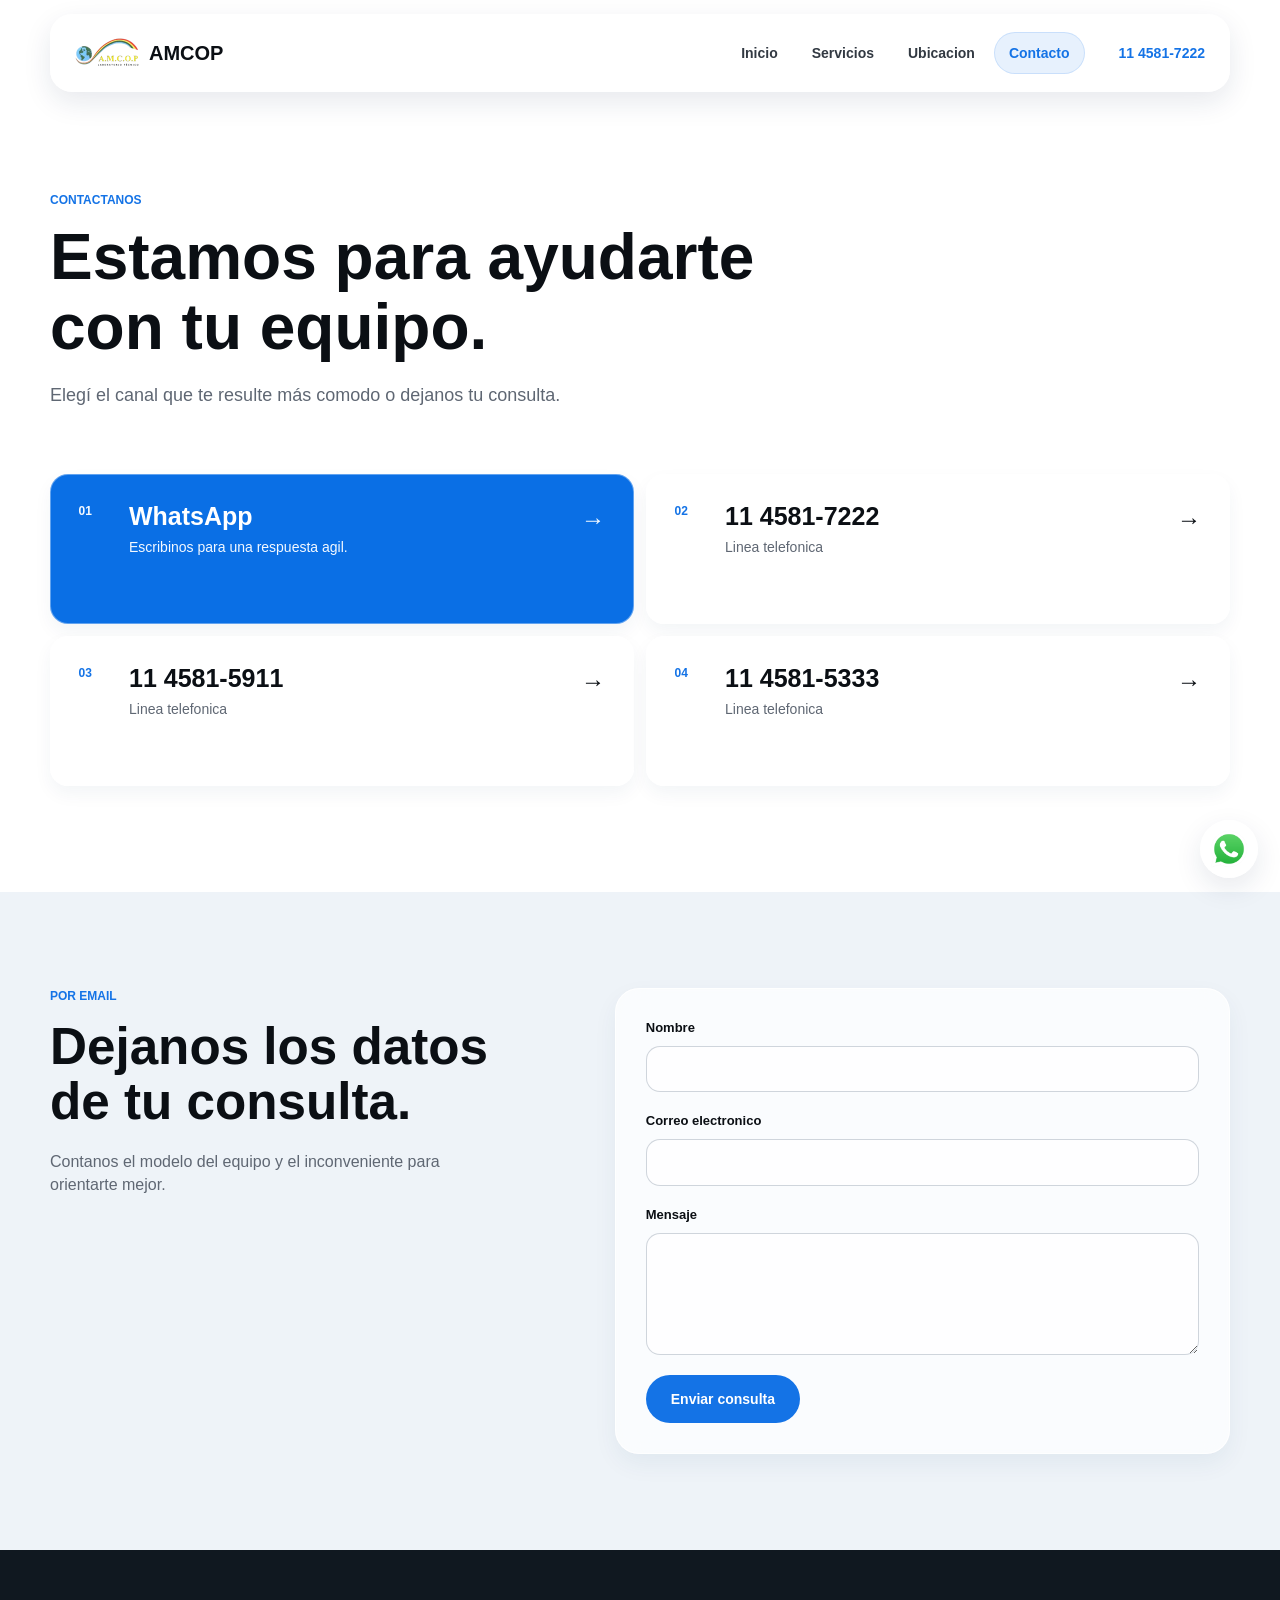
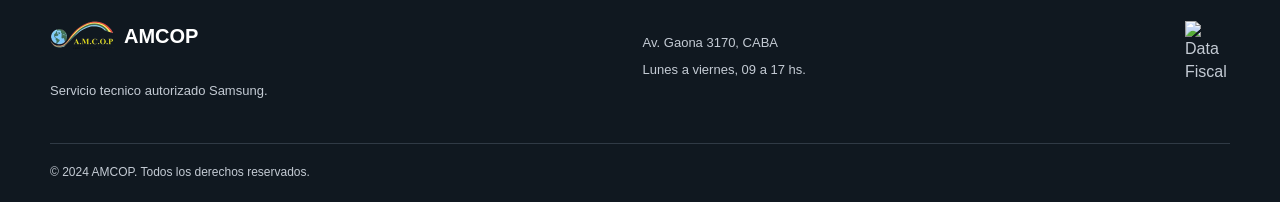
==== contacto.html @ f8f0f85e "Moderniza sitio web AMCOP" ====
<!DOCTYPE html>
<html lang="es"><head><meta charset="UTF-8"><meta name="viewport" content="width=device-width, initial-scale=1.0"><meta name="description" content="Contacta a AMCOP, servicio tecnico autorizado Samsung."><title>Contacto | AMCOP</title><link rel="icon" href="imagenes/logoamcop.png" type="image/png"><link rel="stylesheet" href="css/styles.css"></head>
<body><header class="site-header"><a class="brand" href="index.html" aria-label="AMCOP, inicio"><img src="imagenes/logoamcop.png" alt="Logo AMCOP"><span>AMCOP</span></a><nav class="desktop-nav" aria-label="Navegacion principal"><a href="index.html">Inicio</a><a href="index.html#servicios">Servicios</a><a href="ubicacion.html">Ubicacion</a><a class="is-active" href="contacto.html">Contacto</a></nav><a class="header-call" href="tel:+5491145817222">11 4581-7222</a><details class="mobile-menu"><summary aria-label="Abrir menu"><span></span><span></span><span></span></summary><nav aria-label="Navegacion movil"><a href="index.html">Inicio</a><a href="index.html#servicios">Servicios</a><a href="ubicacion.html">Ubicacion</a><a href="contacto.html">Contacto</a></nav></details></header>
<main class="page-main"><section class="page-heading content-width"><p class="eyebrow">Contactanos</p><h1>Estamos para ayudarte con tu equipo.</h1><p>Eleg&iacute; el canal que te resulte m&aacute;s comodo o dejanos tu consulta.</p></section><section class="contact-options content-width"><a class="contact-option contact-option-primary" href="https://wa.me/5491122354570" target="_blank" rel="noopener"><span class="contact-option-number">01</span><div><h2>WhatsApp</h2><p>Escribinos para una respuesta agil.</p></div><span class="contact-arrow">&rarr;</span></a><a class="contact-option" href="tel:+5491145817222"><span class="contact-option-number">02</span><div><h2>11 4581-7222</h2><p>Linea telefonica</p></div><span class="contact-arrow">&rarr;</span></a><a class="contact-option" href="tel:+5491145815911"><span class="contact-option-number">03</span><div><h2>11 4581-5911</h2><p>Linea telefonica</p></div><span class="contact-arrow">&rarr;</span></a><a class="contact-option" href="tel:+5491145815333"><span class="contact-option-number">04</span><div><h2>11 4581-5333</h2><p>Linea telefonica</p></div><span class="contact-arrow">&rarr;</span></a></section><section class="form-section"><div class="content-width form-layout"><div><p class="eyebrow">Por email</p><h2>Dejanos los datos de tu consulta.</h2><p>Contanos el modelo del equipo y el inconveniente para orientarte mejor.</p></div><form class="contact-form" action="js/send_mail.php" method="post"><label for="nombre">Nombre<input type="text" id="nombre" name="nombre" autocomplete="name" required></label><label for="email">Correo electronico<input type="email" id="email" name="email" autocomplete="email" required></label><label for="mensaje">Mensaje<textarea id="mensaje" name="mensaje" rows="5" required></textarea></label><button class="button button-primary" type="submit">Enviar consulta</button></form></div></section></main>
<a class="whatsapp-float" href="https://wa.me/5491122354570" target="_blank" rel="noopener" aria-label="Contactar por WhatsApp"><img src="imagenes/wpp.png" alt=""></a><footer class="site-footer"><div class="content-width footer-layout"><div><a class="brand footer-brand" href="index.html"><img src="imagenes/logoamcop.png" alt="Logo AMCOP"><span>AMCOP</span></a><p>Servicio tecnico autorizado Samsung.</p></div><div><p>Av. Gaona 3170, CABA</p><p>Lunes a viernes, 09 a 17 hs.</p></div><a class="afip-link" href="http://qr.afip.gob.ar/?qr=QyRsuwcqK04TaXxEMd9d4w,," target="_blank" rel="noopener"><img src="https://amcop.com.ar/wp-content/uploads/2021/09/DATAWEB1.jpg" alt="Data Fiscal AFIP"></a></div><div class="content-width footer-bottom">&copy; 2024 AMCOP. Todos los derechos reservados.</div></footer></body></html>
---- css/styles.css ----
:root { --ink:#0b0f14; --muted:#5f6773; --line:rgba(120,136,155,.28); --cloud:#eef3f8; --blue:#1473e6; --blue-dark:#082e6e; --white:#fff; --glass:rgba(255,255,255,.72); --glass-strong:rgba(255,255,255,.88); --radius-lg:24px; --radius-md:18px; }
* { box-sizing:border-box; }
html { scroll-behavior:smooth; }
body { margin:0; color:var(--ink); background:var(--white); font-family:Arial,Helvetica,sans-serif; line-height:1.45; }
a { color:inherit; text-decoration:none; }
img { display:block; max-width:100%; }
h1,h2,h3,p { margin:0; }
h1,h2,h3 { line-height:1.08; font-weight:700; }
.content-width { width:min(1180px,calc(100% - 48px)); margin:0 auto; }
.site-header { width:min(1180px,calc(100% - 48px)); height:78px; display:flex; align-items:center; gap:34px; padding:0 24px; margin:14px auto 0; background:rgba(255,255,255,.58); border:1px solid rgba(255,255,255,.72); border-radius:22px; box-shadow:0 10px 28px rgba(17,43,74,.1); backdrop-filter:blur(22px) saturate(145%); -webkit-backdrop-filter:blur(22px) saturate(145%); position:sticky; top:14px; z-index:20; }
.brand { display:inline-flex; align-items:center; gap:10px; font-size:20px; font-weight:700; white-space:nowrap; }
.brand img { width:34px; height:34px; object-fit:contain; }
.site-header .brand img { width:64px; height:64px; }
.desktop-nav { display:flex; align-items:center; gap:4px; margin-left:auto; }
.desktop-nav a { color:#323942; padding:10px 14px; font-size:14px; font-weight:600; border:1px solid transparent; border-radius:999px; }
.desktop-nav a:hover,.desktop-nav .is-active { color:var(--blue); background:rgba(20,115,230,.1); border-color:rgba(20,115,230,.14); }
.header-call { color:var(--blue); font-size:14px; font-weight:700; white-space:nowrap; }
.mobile-menu { display:none; margin-left:auto; position:relative; }
.mobile-menu summary { width:42px; height:42px; border:1px solid var(--line); border-radius:14px; display:grid; place-content:center; list-style:none; cursor:pointer; background:var(--glass); backdrop-filter:blur(12px); }
.mobile-menu summary::-webkit-details-marker { display:none; }
.mobile-menu summary span { display:block; width:17px; height:2px; margin:2px; background:var(--ink); }
.mobile-menu nav { position:absolute; top:54px; right:0; min-width:220px; padding:10px; background:rgba(255,255,255,.86); border:1px solid var(--line); border-radius:18px; box-shadow:0 12px 24px rgba(11,15,20,.12); backdrop-filter:blur(18px); }
.mobile-menu nav a { display:block; padding:12px; font-weight:600; }
.hero { min-height:624px; position:relative; display:grid; align-items:center; overflow:hidden; color:var(--white); }
.hero-video,.hero-shade { position:absolute; inset:0; width:100%; height:100%; }
.hero-video { object-fit:cover; }
.hero-shade { background:rgba(0,12,33,.72); }
.hero-content { position:relative; padding:88px 0; }
.eyebrow { color:var(--blue); font-size:12px; font-weight:700; text-transform:uppercase; }
.eyebrow.light { color:#9ac6ff; }
.hero h1 { max-width:760px; margin-top:18px; font-size:clamp(46px,6vw,78px); }
.hero-copy { max-width:590px; margin-top:22px; color:#dfeaff; font-size:19px; }
.hero-actions { display:flex; flex-wrap:wrap; gap:12px; margin-top:34px; }
.button { display:inline-flex; align-items:center; justify-content:center; min-height:48px; padding:0 24px; font-size:14px; font-weight:700; border:1px solid transparent; border-radius:999px; cursor:pointer; }
.button-primary { color:var(--white); background:var(--blue); }
.button-primary:hover { background:#005cca; }
.button-secondary { color:var(--white); background:rgba(255,255,255,.1); border-color:rgba(255,255,255,.34); backdrop-filter:blur(12px); }
.button-secondary:hover { background:rgba(255,255,255,.2); }
.hero-points { display:flex; flex-wrap:wrap; gap:12px 26px; margin-top:78px; font-size:13px; font-weight:700; }
.hero-points span { display:inline-flex; align-items:center; gap:8px; }
.hero-points span::before { content:""; width:7px; height:7px; background:#89c2ff; border-radius:50%; }
.intro { display:grid; grid-template-columns:1fr 1fr; gap:80px; padding:112px 0; align-items:end; }
.intro h2,.section-heading h2,.authorized-band h2,.process-section h2,.contact-band h2,.form-section h2 { margin-top:14px; font-size:clamp(32px,4vw,52px); }
.intro-copy,.section-heading > p { color:var(--muted); font-size:18px; }
.services-section { padding:88px 0 112px; background:var(--cloud); }
.section-heading { display:flex; justify-content:space-between; gap:48px; align-items:end; margin-bottom:42px; }
.section-heading > p { max-width:360px; }
.service-grid { display:grid; grid-template-columns:repeat(3,1fr); gap:16px; }
.service-card { min-height:440px; display:flex; flex-direction:column; justify-content:space-between; overflow:hidden; background:var(--glass); border:1px solid rgba(255,255,255,.74); border-radius:var(--radius-lg); box-shadow:0 8px 18px rgba(25,66,104,.06); backdrop-filter:blur(16px) saturate(120%); }
.service-card:first-child { border-top-left-radius:var(--radius-lg); }
.service-card img { width:100%; height:225px; object-fit:contain; background:rgba(249,251,253,.62); }
.service-card-featured img { object-fit:cover; }
.service-card-vacuums img { padding-top:18px; }
.brands-card img { object-fit:contain; padding:18px; }
.service-card-content { padding:22px 22px 26px; }
.service-index,.contact-option-number { color:var(--blue); font-size:12px; font-weight:700; }
.service-card h3 { margin-top:14px; font-size:24px; }
.service-card p { margin-top:10px; color:var(--muted); font-size:15px; }
.service-card:hover { border-color:#a9c8ed; box-shadow:0 12px 28px rgba(25,66,104,.1); transform:translateY(-3px); transition:180ms ease; }
.extras-section { padding:104px 0; background:#fff; }
.extras-list { display:grid; grid-template-columns:repeat(2,1fr); gap:16px; }
.extra-service { min-height:142px; display:flex; align-items:flex-start; gap:20px; padding:28px; background:var(--glass); border:1px solid rgba(255,255,255,.74); border-radius:var(--radius-lg); box-shadow:0 8px 18px rgba(25,66,104,.06); backdrop-filter:blur(16px) saturate(120%); }
.extra-service:last-child { width:calc(50% - 8px); grid-column:1 / -1; justify-self:center; }
.extra-service img { width:34px; height:34px; padding:7px; object-fit:contain; background:rgba(20,115,230,.1); border-radius:12px; }
.extra-service h3 { font-size:21px; }
.extra-service p { max-width:430px; margin-top:8px; color:var(--muted); font-size:15px; }
.authorized-band,.contact-band { color:var(--white); background:var(--blue-dark); }
.authorized-layout,.contact-band-layout { display:grid; grid-template-columns:1.05fr .95fr; gap:90px; padding:96px 0; align-items:center; }
.authorized-band p:not(.eyebrow) { color:#c7d9f4; font-size:17px; }
.process-section { padding:112px 0; }
.process-list { display:grid; grid-template-columns:repeat(3,1fr); gap:0; padding:0; margin:0; list-style:none; border-top:1px solid var(--line); }
.process-list li { min-height:230px; padding:28px 30px 28px 0; border-bottom:1px solid var(--line); }
.process-list li + li { padding-left:30px; border-left:1px solid var(--line); }
.process-list span { color:var(--blue); font-size:14px; font-weight:700; }
.process-list h3 { margin-top:38px; font-size:22px; }
.process-list p { margin-top:10px; color:var(--muted); font-size:15px; }
.contact-band-layout { padding:82px 0; }
.contact-band-actions { display:flex; flex-wrap:wrap; gap:26px; align-items:center; }
.button-white { color:var(--blue-dark); background:rgba(255,255,255,.9); backdrop-filter:blur(12px); }
.button-white:hover { background:#dceaff; }
.text-link { font-size:14px; font-weight:700; border-bottom:1px solid currentColor; padding-bottom:3px; }
.light { color:var(--white); }
.site-footer { color:#c4cbd4; background:#101820; padding-top:54px; }
.footer-layout { display:grid; grid-template-columns:1.1fr 1fr auto; gap:40px; align-items:center; }
.footer-brand { color:var(--white); }
.footer-brand img { width:64px; height:64px; }
.site-footer p { margin-top:8px; font-size:13px; }
.afip-link img { width:45px; max-height:64px; object-fit:contain; }
.footer-bottom { margin-top:42px; padding:20px 0; border-top:1px solid #303a45; font-size:12px; }
.whatsapp-float { position:fixed; right:22px; bottom:22px; z-index:15; width:58px; height:58px; padding:9px; background:rgba(255,255,255,.58); border:1px solid rgba(255,255,255,.72); border-radius:50%; box-shadow:0 10px 28px rgba(17,43,74,.1); backdrop-filter:blur(22px) saturate(145%); -webkit-backdrop-filter:blur(22px) saturate(145%); }
.whatsapp-float img { width:100%; height:100%; object-fit:contain; }
.page-main { min-height:calc(100vh - 76px); }
.page-heading { max-width:1180px; padding:100px 0 66px; }
.page-heading h1,.location-hero h1 { max-width:730px; margin-top:14px; font-size:clamp(42px,5vw,66px); }
.page-heading > p:last-child,.location-hero > div > p:last-child { max-width:600px; margin-top:20px; color:var(--muted); font-size:18px; }
.contact-options { display:grid; grid-template-columns:1fr 1fr; gap:12px; padding-bottom:106px; }
.contact-option { min-height:150px; display:grid; grid-template-columns:30px 1fr auto; gap:20px; align-items:start; padding:28px; background:var(--glass); border:1px solid rgba(255,255,255,.75); border-radius:var(--radius-md); box-shadow:0 8px 18px rgba(25,66,104,.05); backdrop-filter:blur(16px) saturate(120%); }
.contact-option-primary { color:var(--white); background:#0a6fe5; border-color:rgba(255,255,255,.36); }
.contact-option.contact-option-primary .contact-option-number,.contact-option.contact-option-primary p,.contact-option.contact-option-primary .contact-arrow { color:#f4f9ff; }
.contact-option h2 { font-size:25px; }
.contact-option p { margin-top:7px; color:var(--muted); font-size:14px; }
.contact-arrow { font-size:24px; }
.contact-option:hover { border-color:var(--blue); transform:translateY(-2px); transition:180ms ease; }
.contact-option-primary:hover { background:#005cca; }
.form-section { padding:96px 0; background:var(--cloud); }
.form-layout { display:grid; grid-template-columns:.85fr 1.15fr; gap:110px; align-items:start; }
.form-layout > div > p:last-child { margin-top:20px; color:var(--muted); }
.contact-form { display:grid; gap:20px; padding:30px; background:var(--glass); border:1px solid rgba(255,255,255,.8); border-radius:var(--radius-lg); box-shadow:0 10px 24px rgba(25,66,104,.06); backdrop-filter:blur(16px) saturate(120%); }
.contact-form label { display:grid; gap:8px; font-size:13px; font-weight:700; }
.contact-form input,.contact-form textarea { width:100%; padding:13px 14px; color:var(--ink); background:rgba(255,255,255,.7); border:1px solid rgba(120,136,155,.35); border-radius:14px; font:inherit; resize:vertical; }
.contact-form input:focus,.contact-form textarea:focus { outline:2px solid #83b8fa; border-color:var(--blue); }
.contact-form .button { justify-self:start; }
.location-hero { display:grid; grid-template-columns:1fr 1fr; gap:90px; padding:100px 0 92px; align-items:end; }
.location-details { display:grid; gap:24px; padding:30px; border:1px solid rgba(255,255,255,.8); border-left:4px solid var(--blue); border-radius:var(--radius-lg); background:var(--glass); box-shadow:0 10px 24px rgba(25,66,104,.06); backdrop-filter:blur(16px) saturate(120%); }
.location-details div { display:grid; gap:5px; }
.location-details span { color:var(--muted); font-size:12px; font-weight:700; text-transform:uppercase; }
.location-details strong { font-size:18px; }
.location-details .button { justify-self:start; margin-top:6px; }
.map-section { padding:0 0 112px; }
.map-section iframe { width:100%; height:560px; border:0; border-radius:var(--radius-lg); display:block; box-shadow:0 12px 28px rgba(25,66,104,.12); }
@media (max-width:900px) { .site-header { gap:20px; } .desktop-nav { display:none; } .header-call { margin-left:auto; } .mobile-menu { display:block; margin-left:0; } .intro,.authorized-layout,.contact-band-layout,.form-layout,.location-hero { grid-template-columns:1fr; gap:38px; } .service-grid { grid-template-columns:repeat(2,1fr); } .location-hero { align-items:start; } }
@media (max-width:620px) { .content-width { width:min(100% - 32px,1180px); } .site-header { width:calc(100% - 24px); height:72px; padding:0 16px; margin-top:12px; top:12px; border-radius:19px; } .brand { font-size:18px; } .brand img { width:30px; height:30px; } .site-header .brand img { width:52px; height:52px; } .footer-brand img { width:52px; height:52px; } .header-call { display:none; } .mobile-menu { margin-left:auto; } .hero { min-height:590px; } .hero-content { padding:68px 0 42px; } .hero h1 { font-size:44px; } .hero-copy { font-size:17px; } .hero-points { margin-top:54px; gap:10px 16px; } .intro,.process-section,.extras-section { padding:76px 0; } .services-section { padding:68px 0 76px; } .section-heading { display:block; margin-bottom:30px; } .section-heading > p { margin-top:18px; } .service-grid,.contact-options,.extras-list { grid-template-columns:1fr; } .service-card { min-height:400px; } .extra-service,.extra-service:last-child { min-height:0; width:auto; padding:22px; } .extra-service:last-child { grid-column:auto; } .authorized-layout,.contact-band-layout,.form-section { padding:66px 0; } .process-list { grid-template-columns:1fr; } .process-list li,.process-list li + li { min-height:0; padding:24px 0; border-left:0; } .process-list h3 { margin-top:22px; } .footer-layout { grid-template-columns:1fr; gap:24px; } .afip-link { display:none; } .page-heading { padding:72px 0 46px; } .contact-options { padding-bottom:72px; } .form-layout { gap:40px; } .location-hero { padding:72px 0 60px; } .map-section { padding-bottom:76px; } .map-section iframe { height:440px; } }
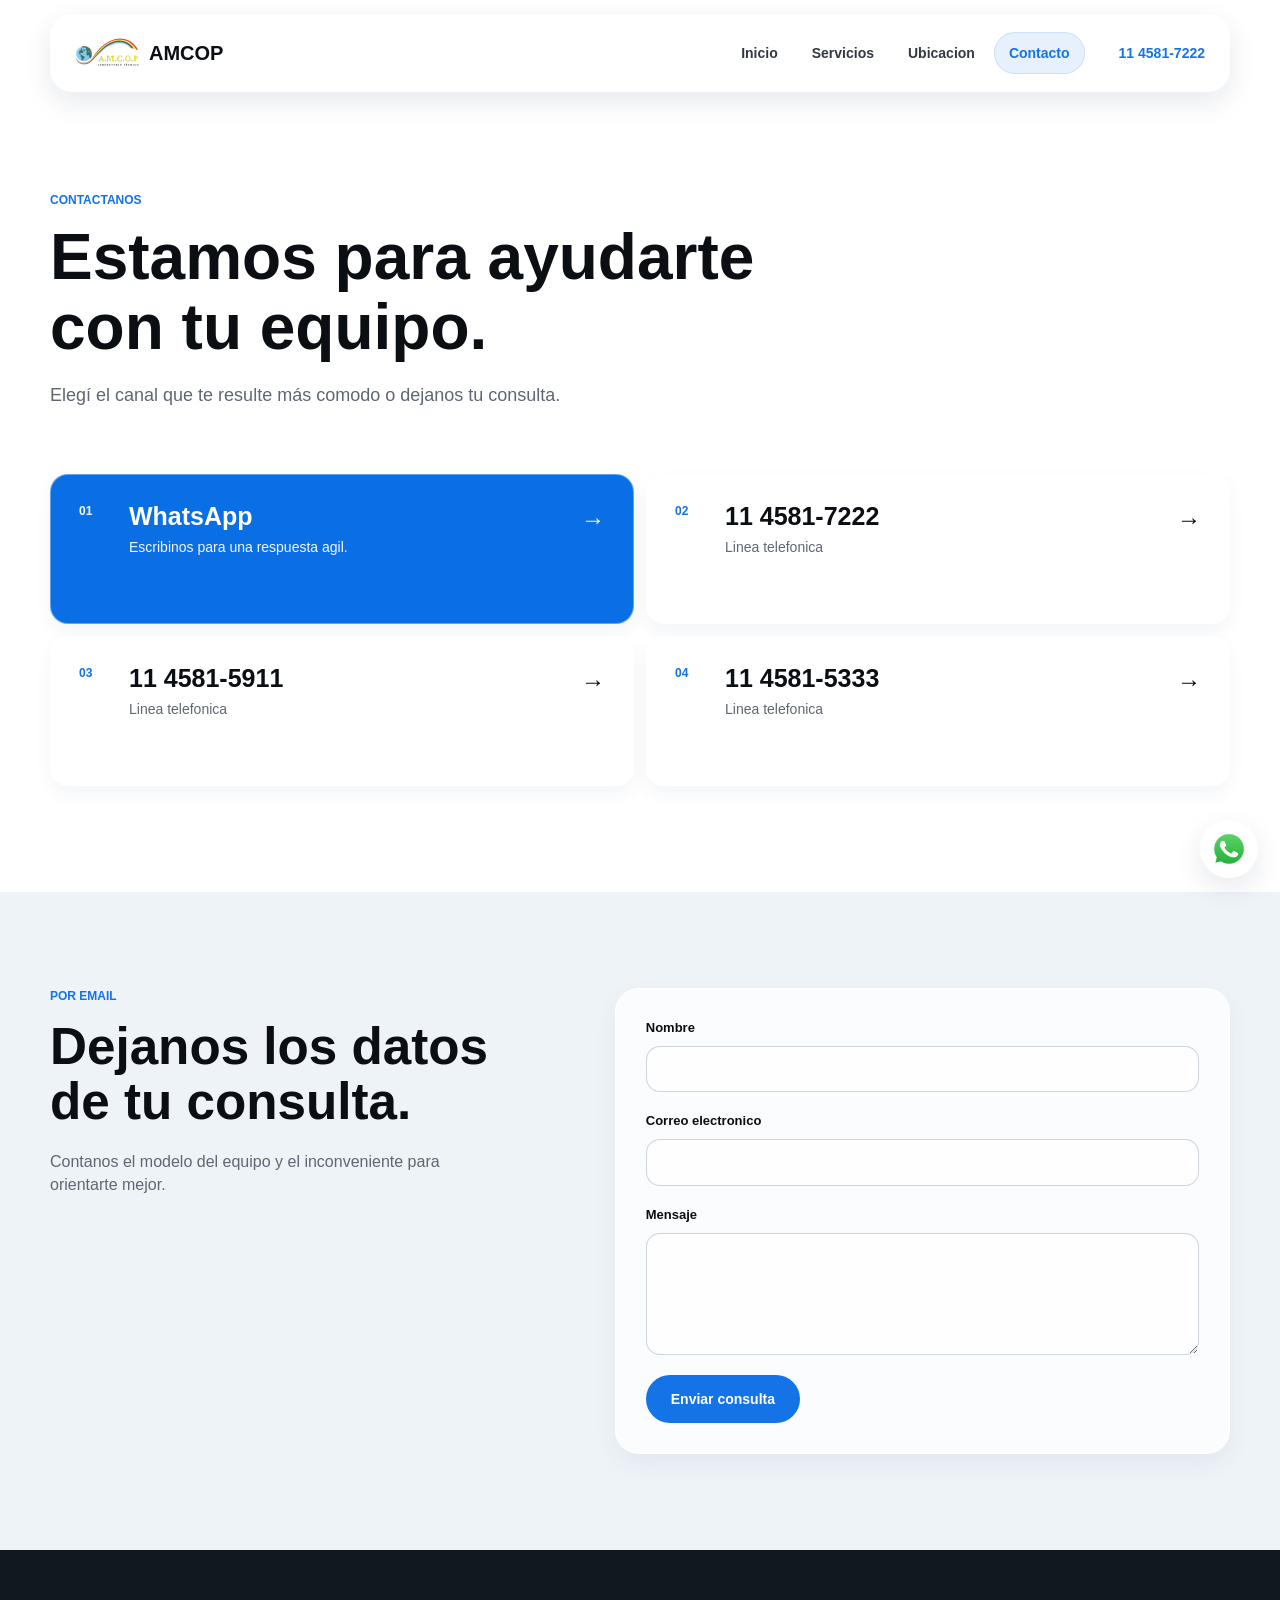
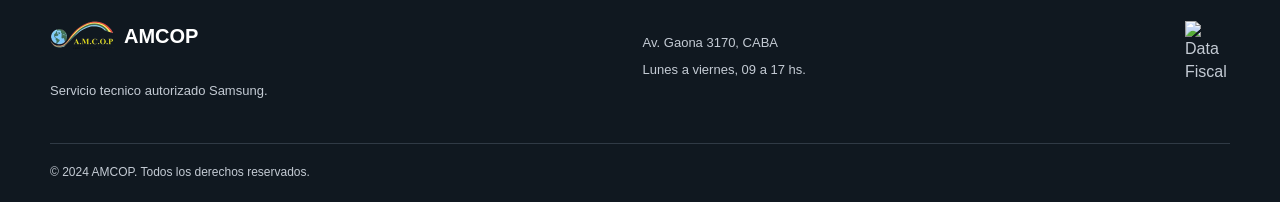
==== commit 62b756f1: "El formulario de contacto muestra la respuesta en la misma pagina Al enviar la consulta ya no se pas" ====
--- a/contacto.html
+++ b/contacto.html
@@ -1,5 +1,5 @@
 <!DOCTYPE html>
 <html lang="es"><head><meta charset="UTF-8"><meta name="viewport" content="width=device-width, initial-scale=1.0"><meta name="description" content="Contacta a AMCOP, servicio tecnico autorizado Samsung."><title>Contacto | AMCOP</title><link rel="icon" href="imagenes/logoamcop.png" type="image/png"><link rel="stylesheet" href="css/styles.css"></head>
-<body><header class="site-header"><a class="brand" href="index.html" aria-label="AMCOP, inicio"><img src="imagenes/logoamcop.png" alt="Logo AMCOP"><span>AMCOP</span></a><nav class="desktop-nav" aria-label="Navegacion principal"><a href="index.html">Inicio</a><a href="index.html#servicios">Servicios</a><a href="ubicacion.html">Ubicacion</a><a class="is-active" href="contacto.html">Contacto</a></nav><a class="header-call" href="tel:+5491145817222">11 4581-7222</a><details class="mobile-menu"><summary aria-label="Abrir menu"><span></span><span></span><span></span></summary><nav aria-label="Navegacion movil"><a href="index.html">Inicio</a><a href="index.html#servicios">Servicios</a><a href="ubicacion.html">Ubicacion</a><a href="contacto.html">Contacto</a></nav></details></header>
-<main class="page-main"><section class="page-heading content-width"><p class="eyebrow">Contactanos</p><h1>Estamos para ayudarte con tu equipo.</h1><p>Eleg&iacute; el canal que te resulte m&aacute;s comodo o dejanos tu consulta.</p></section><section class="contact-options content-width"><a class="contact-option contact-option-primary" href="https://wa.me/5491122354570" target="_blank" rel="noopener"><span class="contact-option-number">01</span><div><h2>WhatsApp</h2><p>Escribinos para una respuesta agil.</p></div><span class="contact-arrow">&rarr;</span></a><a class="contact-option" href="tel:+5491145817222"><span class="contact-option-number">02</span><div><h2>11 4581-7222</h2><p>Linea telefonica</p></div><span class="contact-arrow">&rarr;</span></a><a class="contact-option" href="tel:+5491145815911"><span class="contact-option-number">03</span><div><h2>11 4581-5911</h2><p>Linea telefonica</p></div><span class="contact-arrow">&rarr;</span></a><a class="contact-option" href="tel:+5491145815333"><span class="contact-option-number">04</span><div><h2>11 4581-5333</h2><p>Linea telefonica</p></div><span class="contact-arrow">&rarr;</span></a></section><section class="form-section"><div class="content-width form-layout"><div><p class="eyebrow">Por email</p><h2>Dejanos los datos de tu consulta.</h2><p>Contanos el modelo del equipo y el inconveniente para orientarte mejor.</p></div><form class="contact-form" action="js/send_mail.php" method="post"><label for="nombre">Nombre<input type="text" id="nombre" name="nombre" autocomplete="name" required></label><label for="email">Correo electronico<input type="email" id="email" name="email" autocomplete="email" required></label><label for="mensaje">Mensaje<textarea id="mensaje" name="mensaje" rows="5" required></textarea></label><button class="button button-primary" type="submit">Enviar consulta</button></form></div></section></main>
-<a class="whatsapp-float" href="https://wa.me/5491122354570" target="_blank" rel="noopener" aria-label="Contactar por WhatsApp"><img src="imagenes/wpp.png" alt=""></a><footer class="site-footer"><div class="content-width footer-layout"><div><a class="brand footer-brand" href="index.html"><img src="imagenes/logoamcop.png" alt="Logo AMCOP"><span>AMCOP</span></a><p>Servicio tecnico autorizado Samsung.</p></div><div><p>Av. Gaona 3170, CABA</p><p>Lunes a viernes, 09 a 17 hs.</p></div><a class="afip-link" href="http://qr.afip.gob.ar/?qr=QyRsuwcqK04TaXxEMd9d4w,," target="_blank" rel="noopener"><img src="https://amcop.com.ar/wp-content/uploads/2021/09/DATAWEB1.jpg" alt="Data Fiscal AFIP"></a></div><div class="content-width footer-bottom">&copy; 2024 AMCOP. Todos los derechos reservados.</div></footer></body></html>
+<body><header class="site-header"><a class="brand" href="index.html" aria-label="AMCOP, inicio"><img src="imagenes/logoamcop.png" alt="Logo AMCOP"><span>AMCOP</span></a><nav class="desktop-nav" aria-label="Navegacion principal"><a href="index.html">Inicio</a><a href="index.html#servicios">Servicios</a><a href="ubicacion.html">Ubicacion</a><a class="is-active" href="contacto.html">Contacto</a></nav><a class="header-call" href="tel:+5491145817222">11 4581-7222</a><details class="mobile-menu"><summary aria-label="Abrir menu"><span></span><span></span><span></span></summary><nav aria-label="Navegacion movil"><a href="index.html">Inicio</a><a href="index.html#servicios">Servicios</a><a href="ubicacion.html">Ubicacion</a><a class="is-active" href="contacto.html">Contacto</a></nav></details></header>
+<main class="page-main"><section class="page-heading content-width"><p class="eyebrow">Contactanos</p><h1>Estamos para ayudarte con tu equipo.</h1><p>Eleg&iacute; el canal que te resulte m&aacute;s comodo o dejanos tu consulta.</p></section><section class="contact-options content-width"><a class="contact-option contact-option-primary" href="https://wa.me/5491122354570" target="_blank" rel="noopener"><span class="contact-option-number">01</span><div><h2>WhatsApp</h2><p>Escribinos para una respuesta agil.</p></div><span class="contact-arrow">&rarr;</span></a><a class="contact-option" href="tel:+5491145817222"><span class="contact-option-number">02</span><div><h2>11 4581-7222</h2><p>Linea telefonica</p></div><span class="contact-arrow">&rarr;</span></a><a class="contact-option" href="tel:+5491145815911"><span class="contact-option-number">03</span><div><h2>11 4581-5911</h2><p>Linea telefonica</p></div><span class="contact-arrow">&rarr;</span></a><a class="contact-option" href="tel:+5491145815333"><span class="contact-option-number">04</span><div><h2>11 4581-5333</h2><p>Linea telefonica</p></div><span class="contact-arrow">&rarr;</span></a></section><section class="form-section"><div class="content-width form-layout"><div><p class="eyebrow">Por email</p><h2>Dejanos los datos de tu consulta.</h2><p>Contanos el modelo del equipo y el inconveniente para orientarte mejor.</p></div><form class="contact-form" action="js/send_mail.php" method="post"><label for="nombre">Nombre<input type="text" id="nombre" name="nombre" autocomplete="name" required></label><label for="email">Correo electronico<input type="email" id="email" name="email" autocomplete="email" required></label><label for="mensaje">Mensaje<textarea id="mensaje" name="mensaje" rows="5" required></textarea></label><button class="button button-primary" type="submit">Enviar consulta</button><p class="form-status" role="status" aria-live="polite" hidden></p></form></div></section></main>
+<a class="whatsapp-float" href="https://wa.me/5491122354570" target="_blank" rel="noopener" aria-label="Contactar por WhatsApp"><img src="imagenes/wpp.png" alt=""></a><footer class="site-footer"><div class="content-width footer-layout"><div><a class="brand footer-brand" href="index.html"><img src="imagenes/logoamcop.png" alt="Logo AMCOP"><span>AMCOP</span></a><p>Servicio tecnico autorizado Samsung.</p></div><div><p>Av. Gaona 3170, CABA</p><p>Lunes a viernes, 09 a 17 hs.</p></div><a class="afip-link" href="http://qr.afip.gob.ar/?qr=QyRsuwcqK04TaXxEMd9d4w,," target="_blank" rel="noopener"><img src="https://amcop.com.ar/wp-content/uploads/2021/09/DATAWEB1.jpg" alt="Data Fiscal AFIP"></a></div><div class="content-width footer-bottom">&copy; 2024 AMCOP. Todos los derechos reservados.</div></footer><script src="js/contacto.js" defer></script></body></html>
--- a/css/styles.css
+++ b/css/styles.css
@@ -16,11 +16,25 @@
 .desktop-nav a:hover,.desktop-nav .is-active { color:var(--blue); background:rgba(20,115,230,.1); border-color:rgba(20,115,230,.14); }
 .header-call { color:var(--blue); font-size:14px; font-weight:700; white-space:nowrap; }
 .mobile-menu { display:none; margin-left:auto; position:relative; }
-.mobile-menu summary { width:42px; height:42px; border:1px solid var(--line); border-radius:14px; display:grid; place-content:center; list-style:none; cursor:pointer; background:var(--glass); backdrop-filter:blur(12px); }
+.mobile-menu summary { width:44px; height:44px; display:grid; place-content:center; list-style:none; cursor:pointer; background:rgba(255,255,255,.58); border:1px solid rgba(255,255,255,.72); border-radius:50%; box-shadow:0 10px 28px rgba(17,43,74,.1); backdrop-filter:blur(22px) saturate(145%); -webkit-backdrop-filter:blur(22px) saturate(145%); transition:background .2s ease,border-color .2s ease,box-shadow .2s ease,transform .15s ease; }
 .mobile-menu summary::-webkit-details-marker { display:none; }
-.mobile-menu summary span { display:block; width:17px; height:2px; margin:2px; background:var(--ink); }
-.mobile-menu nav { position:absolute; top:54px; right:0; min-width:220px; padding:10px; background:rgba(255,255,255,.86); border:1px solid var(--line); border-radius:18px; box-shadow:0 12px 24px rgba(11,15,20,.12); backdrop-filter:blur(18px); }
-.mobile-menu nav a { display:block; padding:12px; font-weight:600; }
+.mobile-menu summary span { display:block; width:18px; height:2px; margin:0 auto; background:var(--ink); border-radius:2px; transition:transform .28s ease,opacity .2s ease,background .2s ease; }
+.mobile-menu summary span + span { margin-top:4px; }
+.mobile-menu summary:hover { border-color:rgba(20,115,230,.35); box-shadow:0 12px 30px rgba(17,43,74,.16); }
+.mobile-menu summary:hover span { background:var(--blue); }
+.mobile-menu summary:focus-visible { outline:2px solid #83b8fa; outline-offset:2px; }
+.mobile-menu summary:active { transform:scale(.94); }
+.mobile-menu[open] summary { background:rgba(20,115,230,.14); border-color:rgba(20,115,230,.4); }
+.mobile-menu[open] summary span { background:var(--blue); }
+.mobile-menu[open] summary span:nth-child(1) { transform:translateY(6px) rotate(45deg); }
+.mobile-menu[open] summary span:nth-child(2) { opacity:0; }
+.mobile-menu[open] summary span:nth-child(3) { transform:translateY(-6px) rotate(-45deg); }
+@keyframes mobileMenuIn { from { opacity:0; transform:translateY(-8px) scale(.97); } to { opacity:1; transform:translateY(0) scale(1); } }
+.mobile-menu nav { position:absolute; top:56px; right:0; min-width:230px; padding:10px; background:rgba(255,255,255,.92); border:1px solid var(--line); border-radius:20px; box-shadow:0 16px 34px rgba(11,15,20,.16); backdrop-filter:blur(20px) saturate(140%); -webkit-backdrop-filter:blur(20px) saturate(140%); animation:mobileMenuIn .22s ease; }
+.mobile-menu nav::before { content:""; position:absolute; top:-6px; right:15px; width:12px; height:12px; background:rgba(255,255,255,.92); border-left:1px solid var(--line); border-top:1px solid var(--line); border-radius:3px 0 0 0; transform:rotate(45deg); }
+.mobile-menu nav a { display:block; padding:12px 14px; color:#323942; font-weight:600; border-radius:14px; transition:background .18s ease,color .18s ease; }
+.mobile-menu nav a + a { margin-top:2px; }
+.mobile-menu nav a:hover,.mobile-menu nav a:focus-visible,.mobile-menu nav a.is-active { color:var(--blue); background:rgba(20,115,230,.1); }
 .hero { min-height:624px; position:relative; display:grid; align-items:center; overflow:hidden; color:var(--white); }
 .hero-video,.hero-shade { position:absolute; inset:0; width:100%; height:100%; }
 .hero-video { object-fit:cover; }
@@ -46,13 +60,11 @@
 .section-heading { display:flex; justify-content:space-between; gap:48px; align-items:end; margin-bottom:42px; }
 .section-heading > p { max-width:360px; }
 .service-grid { display:grid; grid-template-columns:repeat(3,1fr); gap:16px; }
-.service-card { min-height:440px; display:flex; flex-direction:column; justify-content:space-between; overflow:hidden; background:var(--glass); border:1px solid rgba(255,255,255,.74); border-radius:var(--radius-lg); box-shadow:0 8px 18px rgba(25,66,104,.06); backdrop-filter:blur(16px) saturate(120%); }
+.service-card { min-height:460px; display:flex; flex-direction:column; justify-content:space-between; overflow:hidden; background:var(--glass); border:1px solid rgba(255,255,255,.74); border-radius:var(--radius-lg); box-shadow:0 8px 18px rgba(25,66,104,.06); backdrop-filter:blur(16px) saturate(120%); }
 .service-card:first-child { border-top-left-radius:var(--radius-lg); }
-.service-card img { width:100%; height:225px; object-fit:contain; background:rgba(249,251,253,.62); }
-.service-card-featured img { object-fit:cover; }
-.service-card-vacuums img { padding-top:18px; }
-.brands-card img { object-fit:contain; padding:18px; }
-.service-card-content { padding:22px 22px 26px; }
+.service-card img { width:100%; height:260px; padding:14px; object-fit:contain; object-position:center; background:rgba(249,251,253,.62); }
+.brands-card img { height:300px; padding:0px 16px 14px; }
+.service-card-content { padding:14px 22px 26px; }
 .service-index,.contact-option-number { color:var(--blue); font-size:12px; font-weight:700; }
 .service-card h3 { margin-top:14px; font-size:24px; }
 .service-card p { margin-top:10px; color:var(--muted); font-size:15px; }
@@ -110,6 +122,10 @@
 .contact-form input,.contact-form textarea { width:100%; padding:13px 14px; color:var(--ink); background:rgba(255,255,255,.7); border:1px solid rgba(120,136,155,.35); border-radius:14px; font:inherit; resize:vertical; }
 .contact-form input:focus,.contact-form textarea:focus { outline:2px solid #83b8fa; border-color:var(--blue); }
 .contact-form .button { justify-self:start; }
+.contact-form .button:disabled { opacity:.7; cursor:wait; }
+.form-status { margin:0; padding:12px 14px; font-size:14px; font-weight:600; border-radius:14px; border:1px solid transparent; }
+.form-status.is-success { color:#0f5132; background:#d1f2e1; border-color:#9fd9bb; }
+.form-status.is-error { color:#842029; background:#fbe1e3; border-color:#f1aeb5; }
 .location-hero { display:grid; grid-template-columns:1fr 1fr; gap:90px; padding:100px 0 92px; align-items:end; }
 .location-details { display:grid; gap:24px; padding:30px; border:1px solid rgba(255,255,255,.8); border-left:4px solid var(--blue); border-radius:var(--radius-lg); background:var(--glass); box-shadow:0 10px 24px rgba(25,66,104,.06); backdrop-filter:blur(16px) saturate(120%); }
 .location-details div { display:grid; gap:5px; }
